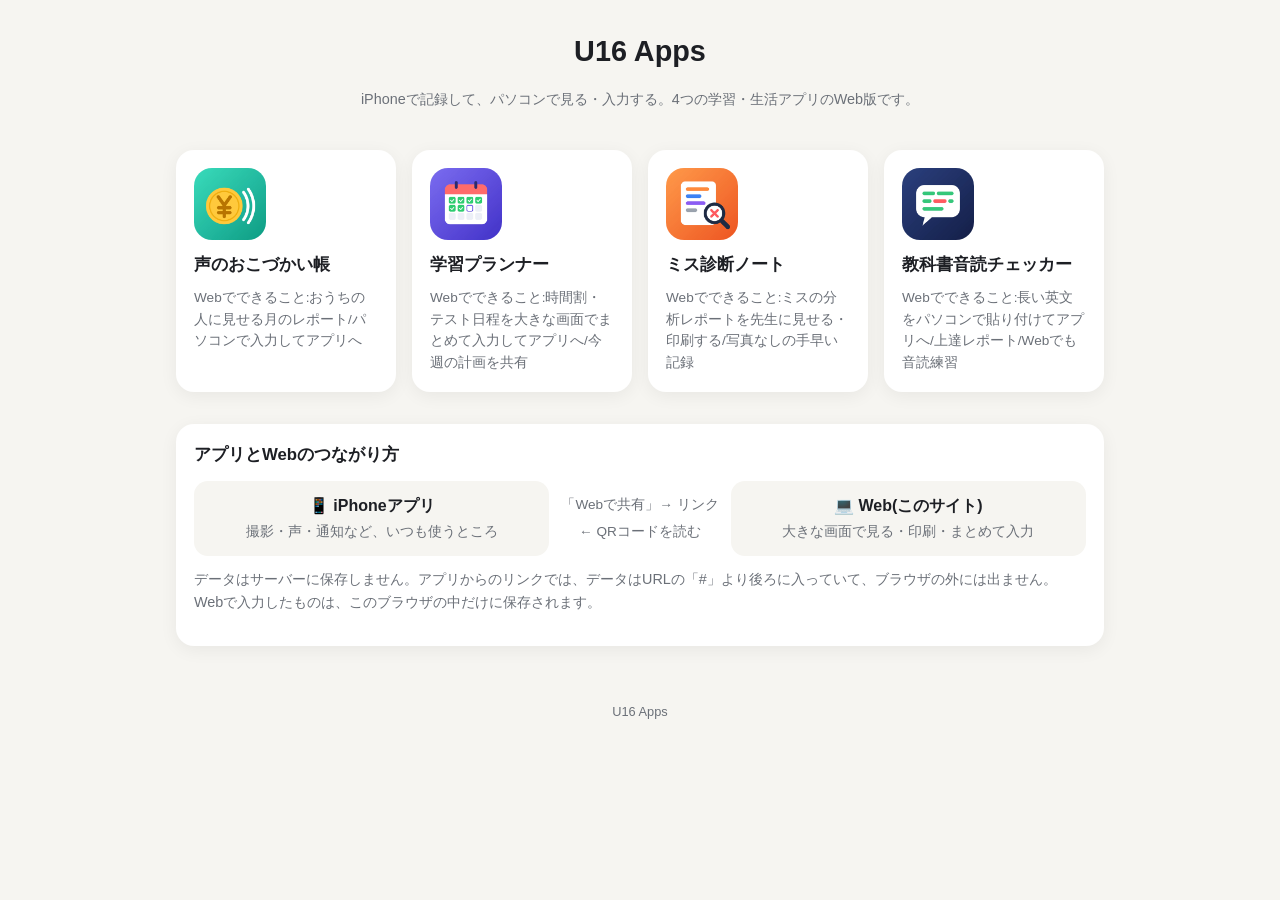
==== index.html @ 4834bc87 "U16 Apps Web版を作成 - 4つのアプリのWeb版(おこづかい帳・学習プランナー・ミス診断ノート・音読チェッカー) - アプリから共有されたレポート(URLの#にデータ)を表示・印刷 - W" ====
<!doctype html>
<html lang="ja">
<head>
  <meta charset="utf-8">
  <meta name="viewport" content="width=device-width, initial-scale=1">
  <title>U16 Apps</title>
  <link rel="stylesheet" href="common/style.css">
  <style>
    :root { --accent: #3b3f8f; }
    .hero { text-align: center; padding: 28px 16px 8px; }
    .hero h1 { margin: 0; font-size: 1.8rem; }
    .apps { display: grid; gap: 16px; grid-template-columns: repeat(auto-fit, minmax(210px, 1fr)); }
    .app { display: flex; flex-direction: column; gap: 8px; text-decoration: none; color: inherit; transition: transform .15s; }
    .app:hover { transform: translateY(-3px); }
    .app img { width: 72px; height: 72px; border-radius: 18px; }
    .app h2 { margin: 4px 0 0; font-size: 1.05rem; }
    .app .role { font-size: .85rem; color: var(--muted); }
    .flow { display: grid; grid-template-columns: 1fr auto 1fr; gap: 12px; align-items: center; text-align: center; }
    .flow .side { background: var(--bg); border-radius: 14px; padding: 12px; }
    .flow .arrows { font-size: .85rem; color: var(--muted); line-height: 2; }
    @media (max-width: 560px) { .flow { grid-template-columns: 1fr; } }
  </style>
</head>
<body>
  <div class="hero">
    <h1>U16 Apps</h1>
    <p class="muted">iPhoneで記録して、パソコンで見る・入力する。4つの学習・生活アプリのWeb版です。</p>
  </div>
  <main>
    <div class="apps">
      <a class="card app" href="okozukai/">
        <img src="icons/okozukai.png" alt="">
        <h2>声のおこづかい帳</h2>
        <span class="role">Webでできること:おうちの人に見せる月のレポート/パソコンで入力してアプリへ</span>
      </a>
      <a class="card app" href="planner/">
        <img src="icons/studyplanner.png" alt="">
        <h2>学習プランナー</h2>
        <span class="role">Webでできること:時間割・テスト日程を大きな画面でまとめて入力してアプリへ/今週の計画を共有</span>
      </a>
      <a class="card app" href="missnote/">
        <img src="icons/missnote.png" alt="">
        <h2>ミス診断ノート</h2>
        <span class="role">Webでできること:ミスの分析レポートを先生に見せる・印刷する/写真なしの手早い記録</span>
      </a>
      <a class="card app" href="ondoku/">
        <img src="icons/ondokuchecker.png" alt="">
        <h2>教科書音読チェッカー</h2>
        <span class="role">Webでできること:長い英文をパソコンで貼り付けてアプリへ/上達レポート/Webでも音読練習</span>
      </a>
    </div>

    <div class="card" style="margin-top:16px">
      <h2>アプリとWebのつながり方</h2>
      <div class="flow">
        <div class="side"><b>📱 iPhoneアプリ</b><br><span class="muted">撮影・声・通知など、いつも使うところ</span></div>
        <div class="arrows">「Webで共有」→ リンク<br>← QRコードを読む</div>
        <div class="side"><b>💻 Web(このサイト)</b><br><span class="muted">大きな画面で見る・印刷・まとめて入力</span></div>
      </div>
      <p class="muted" style="margin-top:12px">データはサーバーに保存しません。アプリからのリンクでは、データはURLの「#」より後ろに入っていて、ブラウザの外には出ません。Webで入力したものは、このブラウザの中だけに保存されます。</p>
    </div>
  </main>
  <footer>U16 Apps</footer>
</body>
</html>
---- common/style.css ----
/* 4つのWebページで共通の見た目。各ページは --accent を自分の色にする */
:root {
  --accent: #2a9d8f;
  --accent-soft: color-mix(in srgb, var(--accent) 14%, transparent);
  --bg: #f6f5f1;
  --card: #ffffff;
  --text: #1d1f24;
  --muted: #6b7078;
  --line: #e4e2dc;
  --good: #2f9e57;
  --bad: #e2474f;
  --warn: #f08a24;
  --radius: 18px;
  color-scheme: light dark;
}
@media (prefers-color-scheme: dark) {
  :root:not([data-theme="light"]) {
    --bg: #15161a;
    --card: #202228;
    --text: #eceef2;
    --muted: #9aa0aa;
    --line: #34373f;
  }
}

* { box-sizing: border-box; }
html { -webkit-text-size-adjust: 100%; }
body {
  margin: 0;
  background: var(--bg);
  color: var(--text);
  font-family: -apple-system, BlinkMacSystemFont, "Hiragino Sans", "Noto Sans JP", "Yu Gothic UI", sans-serif;
  line-height: 1.6;
}
a { color: var(--accent); }

/* 上のバー */
.topbar {
  display: flex; align-items: center; gap: 12px;
  padding: 14px 16px;
  background: var(--accent); color: #fff;
}
.topbar img { width: 40px; height: 40px; border-radius: 10px; }
.topbar h1 { font-size: 1.15rem; margin: 0; flex: 1; }
.topbar a { color: #fff; text-decoration: none; font-size: .9rem; opacity: .9; }

main { max-width: 960px; margin: 0 auto; padding: 16px; }
.grid { display: grid; gap: 16px; grid-template-columns: repeat(auto-fit, minmax(280px, 1fr)); }

.card {
  background: var(--card);
  border-radius: var(--radius);
  padding: 18px;
  box-shadow: 0 4px 18px rgba(0, 0, 0, .06);
  margin-bottom: 16px;
}
.card h2 { font-size: 1.05rem; margin: 0 0 12px; }
.muted { color: var(--muted); font-size: .9rem; }
.warn { color: var(--warn); font-weight: 700; }
.bad { color: var(--bad); }
.good { color: var(--good); }

/* ボタン */
.button, button {
  display: inline-flex; align-items: center; justify-content: center; gap: 6px;
  min-height: 44px; padding: 10px 18px;
  border: none; border-radius: 14px;
  background: var(--accent); color: #fff;
  font: inherit; font-weight: 700; text-decoration: none; cursor: pointer;
}
.button.secondary, button.secondary { background: var(--accent-soft); color: var(--accent); }
button.danger { background: transparent; color: var(--bad); min-height: 32px; padding: 4px 10px; }
button:disabled { opacity: .45; cursor: default; }
.row { display: flex; gap: 10px; flex-wrap: wrap; align-items: center; }

/* 入力 */
input, select, textarea {
  font: inherit; color: var(--text);
  background: var(--bg); border: 1px solid var(--line); border-radius: 12px;
  padding: 10px 12px; min-height: 44px; width: 100%;
}
textarea { min-height: 120px; resize: vertical; }
label { display: block; font-size: .85rem; color: var(--muted); margin: 8px 0 4px; }

/* 大きな数字 */
.stats { display: flex; gap: 12px; flex-wrap: wrap; }
.stat { flex: 1; min-width: 120px; }
.stat b { display: block; font-size: 1.8rem; line-height: 1.2; font-variant-numeric: tabular-nums; }
.stat span { color: var(--muted); font-size: .85rem; }

/* 表 */
table { width: 100%; border-collapse: collapse; font-size: .95rem; }
th, td { text-align: left; padding: 8px 6px; border-bottom: 1px solid var(--line); }
td.num, th.num { text-align: right; font-variant-numeric: tabular-nums; }

/* グラフ */
.chart { width: 100%; height: auto; display: block; }
.donut { max-width: 240px; margin: 0 auto; }
.donut-center { font-size: 22px; font-weight: 800; fill: var(--text); }
.donut-sub { font-size: 12px; fill: var(--muted); }
.axis { font-size: 11px; fill: var(--muted); }
.legend { display: flex; gap: 12px; flex-wrap: wrap; font-size: .85rem; margin-top: 6px; }
.legend-item i { display: inline-block; width: 10px; height: 10px; border-radius: 50%; margin-right: 4px; }
.bars { display: grid; gap: 8px; }
.bar-row { display: grid; grid-template-columns: 6em 1fr 7em; gap: 8px; align-items: center; font-size: .9rem; }
.bar-track { height: 14px; background: var(--line); border-radius: 7px; overflow: hidden; }
.bar-fill { display: block; height: 100%; border-radius: 7px; }
.bar-note { text-align: right; color: var(--muted); font-variant-numeric: tabular-nums; }

/* タグ */
.tag { display: inline-block; padding: 2px 10px; border-radius: 999px; font-size: .8rem; font-weight: 700; color: #fff; }

/* アプリに送るパネル */
.send-panel { display: flex; gap: 18px; flex-wrap: wrap; align-items: center; }
.send-panel .qr { width: 220px; max-width: 100%; background: #fff; padding: 6px; border-radius: 12px; }
.send-panel .qr svg { width: 100%; height: auto; display: block; }
.send-text { flex: 1; min-width: 220px; }
.steps { padding-left: 1.2em; margin: 8px 0 12px; }

/* アプリとのつながりの帯 */
.app-banner {
  display: flex; gap: 14px; align-items: center; flex-wrap: wrap;
  background: var(--accent-soft); border-radius: var(--radius); padding: 14px 16px; margin-bottom: 16px;
}
.app-banner img { width: 52px; height: 52px; border-radius: 12px; }
.app-banner div { flex: 1; min-width: 200px; }

.shared-badge {
  display: inline-block; background: var(--accent); color: #fff; border-radius: 999px;
  padding: 2px 12px; font-size: .8rem; font-weight: 700;
}
.hidden { display: none !important; }

footer { text-align: center; color: var(--muted); font-size: .8rem; padding: 24px 16px 40px; }

/* 印刷するときは、ボタンなどを消してレポートだけにする */
@media print {
  .topbar, .no-print, button, .button { display: none !important; }
  body { background: #fff; }
  .card { box-shadow: none; border: 1px solid #ddd; break-inside: avoid; }
}
@media (max-width: 480px) {
  .bar-row { grid-template-columns: 4.5em 1fr 5.5em; }
}
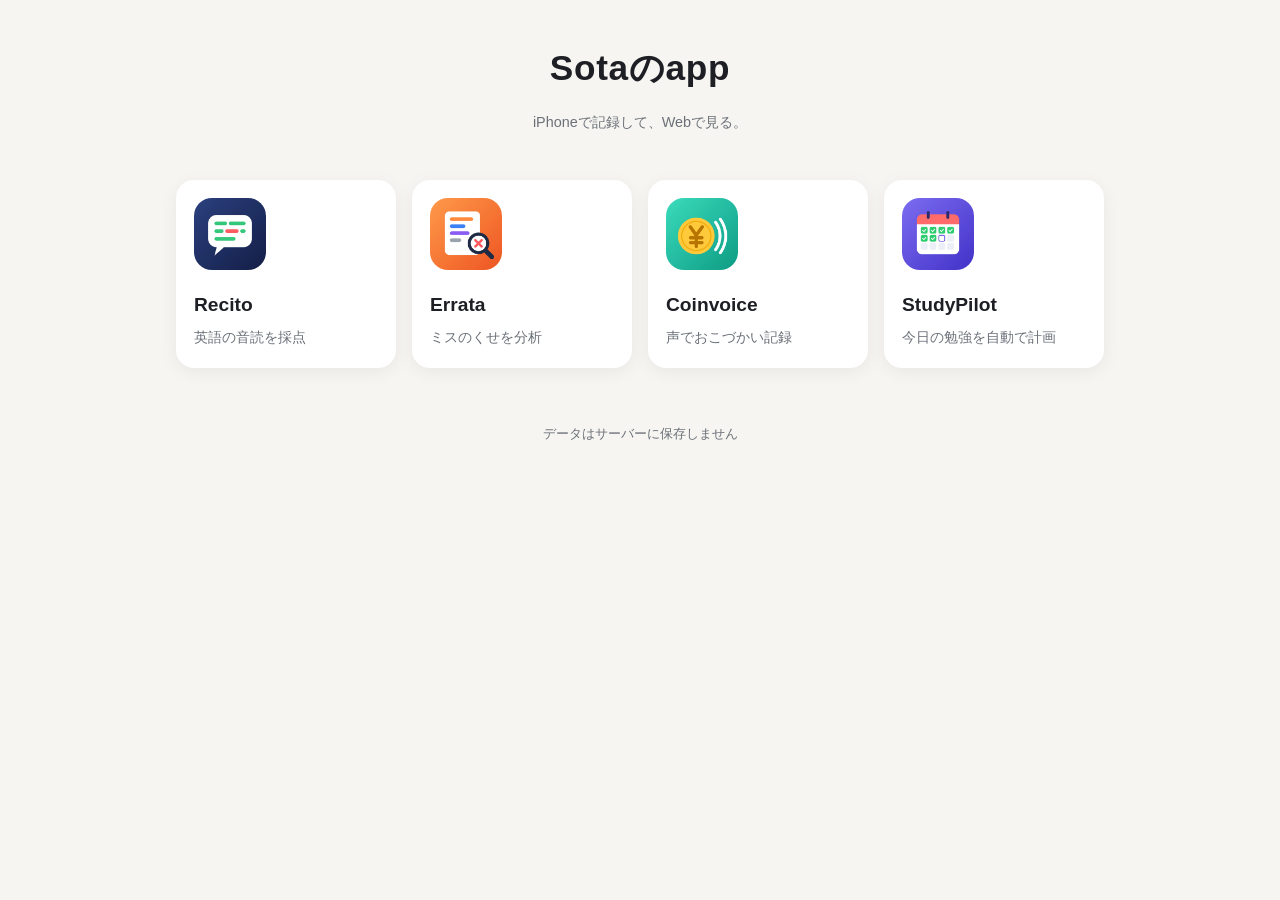
==== commit 3c335fb9: "サイト名をSotaのappに、アプリ名を英語に、ダークアイコン、文章を短く Co-Authored-By: Claude Opus 5.5 <noreply@anthropic.com>" ====
--- a/index.html
+++ b/index.html
@@ -3,63 +3,49 @@
 <head>
   <meta charset="utf-8">
   <meta name="viewport" content="width=device-width, initial-scale=1">
-  <title>U16 Apps</title>
+  <title>Sotaのapp</title>
   <link rel="stylesheet" href="common/style.css">
   <style>
     :root { --accent: #3b3f8f; }
-    .hero { text-align: center; padding: 28px 16px 8px; }
-    .hero h1 { margin: 0; font-size: 1.8rem; }
-    .apps { display: grid; gap: 16px; grid-template-columns: repeat(auto-fit, minmax(210px, 1fr)); }
-    .app { display: flex; flex-direction: column; gap: 8px; text-decoration: none; color: inherit; transition: transform .15s; }
+    .hero { text-align: center; padding: 40px 16px 16px; }
+    .hero h1 { margin: 0; font-size: 2.2rem; letter-spacing: .02em; }
+    .apps { display: grid; gap: 16px; grid-template-columns: repeat(auto-fit, minmax(200px, 1fr)); }
+    .app { display: flex; flex-direction: column; gap: 6px; text-decoration: none; color: inherit; transition: transform .15s; }
     .app:hover { transform: translateY(-3px); }
     .app img { width: 72px; height: 72px; border-radius: 18px; }
-    .app h2 { margin: 4px 0 0; font-size: 1.05rem; }
-    .app .role { font-size: .85rem; color: var(--muted); }
-    .flow { display: grid; grid-template-columns: 1fr auto 1fr; gap: 12px; align-items: center; text-align: center; }
-    .flow .side { background: var(--bg); border-radius: 14px; padding: 12px; }
-    .flow .arrows { font-size: .85rem; color: var(--muted); line-height: 2; }
-    @media (max-width: 560px) { .flow { grid-template-columns: 1fr; } }
+    .app h2 { margin: 6px 0 0; font-size: 1.2rem; }
+    .app .role { font-size: .9rem; color: var(--muted); }
   </style>
 </head>
 <body>
   <div class="hero">
-    <h1>U16 Apps</h1>
-    <p class="muted">iPhoneで記録して、パソコンで見る・入力する。4つの学習・生活アプリのWeb版です。</p>
+    <h1>Sotaのapp</h1>
+    <p class="muted">iPhoneで記録して、Webで見る。</p>
   </div>
   <main>
     <div class="apps">
+      <a class="card app" href="ondoku/">
+        <picture><source srcset="icons/ondokuchecker-dark.png" media="(prefers-color-scheme: dark)"><img src="icons/ondokuchecker.png" alt=""></picture>
+        <h2>Recito</h2>
+        <span class="role">英語の音読を採点</span>
+      </a>
+      <a class="card app" href="missnote/">
+        <picture><source srcset="icons/missnote-dark.png" media="(prefers-color-scheme: dark)"><img src="icons/missnote.png" alt=""></picture>
+        <h2>Errata</h2>
+        <span class="role">ミスのくせを分析</span>
+      </a>
       <a class="card app" href="okozukai/">
-        <img src="icons/okozukai.png" alt="">
-        <h2>声のおこづかい帳</h2>
-        <span class="role">Webでできること:おうちの人に見せる月のレポート/パソコンで入力してアプリへ</span>
+        <picture><source srcset="icons/okozukai-dark.png" media="(prefers-color-scheme: dark)"><img src="icons/okozukai.png" alt=""></picture>
+        <h2>Coinvoice</h2>
+        <span class="role">声でおこづかい記録</span>
       </a>
       <a class="card app" href="planner/">
-        <img src="icons/studyplanner.png" alt="">
-        <h2>学習プランナー</h2>
-        <span class="role">Webでできること:時間割・テスト日程を大きな画面でまとめて入力してアプリへ/今週の計画を共有</span>
-      </a>
-      <a class="card app" href="missnote/">
-        <img src="icons/missnote.png" alt="">
-        <h2>ミス診断ノート</h2>
-        <span class="role">Webでできること:ミスの分析レポートを先生に見せる・印刷する/写真なしの手早い記録</span>
-      </a>
-      <a class="card app" href="ondoku/">
-        <img src="icons/ondokuchecker.png" alt="">
-        <h2>教科書音読チェッカー</h2>
-        <span class="role">Webでできること:長い英文をパソコンで貼り付けてアプリへ/上達レポート/Webでも音読練習</span>
+        <picture><source srcset="icons/studyplanner-dark.png" media="(prefers-color-scheme: dark)"><img src="icons/studyplanner.png" alt=""></picture>
+        <h2>StudyPilot</h2>
+        <span class="role">今日の勉強を自動で計画</span>
       </a>
     </div>
-
-    <div class="card" style="margin-top:16px">
-      <h2>アプリとWebのつながり方</h2>
-      <div class="flow">
-        <div class="side"><b>📱 iPhoneアプリ</b><br><span class="muted">撮影・声・通知など、いつも使うところ</span></div>
-        <div class="arrows">「Webで共有」→ リンク<br>← QRコードを読む</div>
-        <div class="side"><b>💻 Web(このサイト)</b><br><span class="muted">大きな画面で見る・印刷・まとめて入力</span></div>
-      </div>
-      <p class="muted" style="margin-top:12px">データはサーバーに保存しません。アプリからのリンクでは、データはURLの「#」より後ろに入っていて、ブラウザの外には出ません。Webで入力したものは、このブラウザの中だけに保存されます。</p>
-    </div>
   </main>
-  <footer>U16 Apps</footer>
+  <footer>データはサーバーに保存しません</footer>
 </body>
 </html>
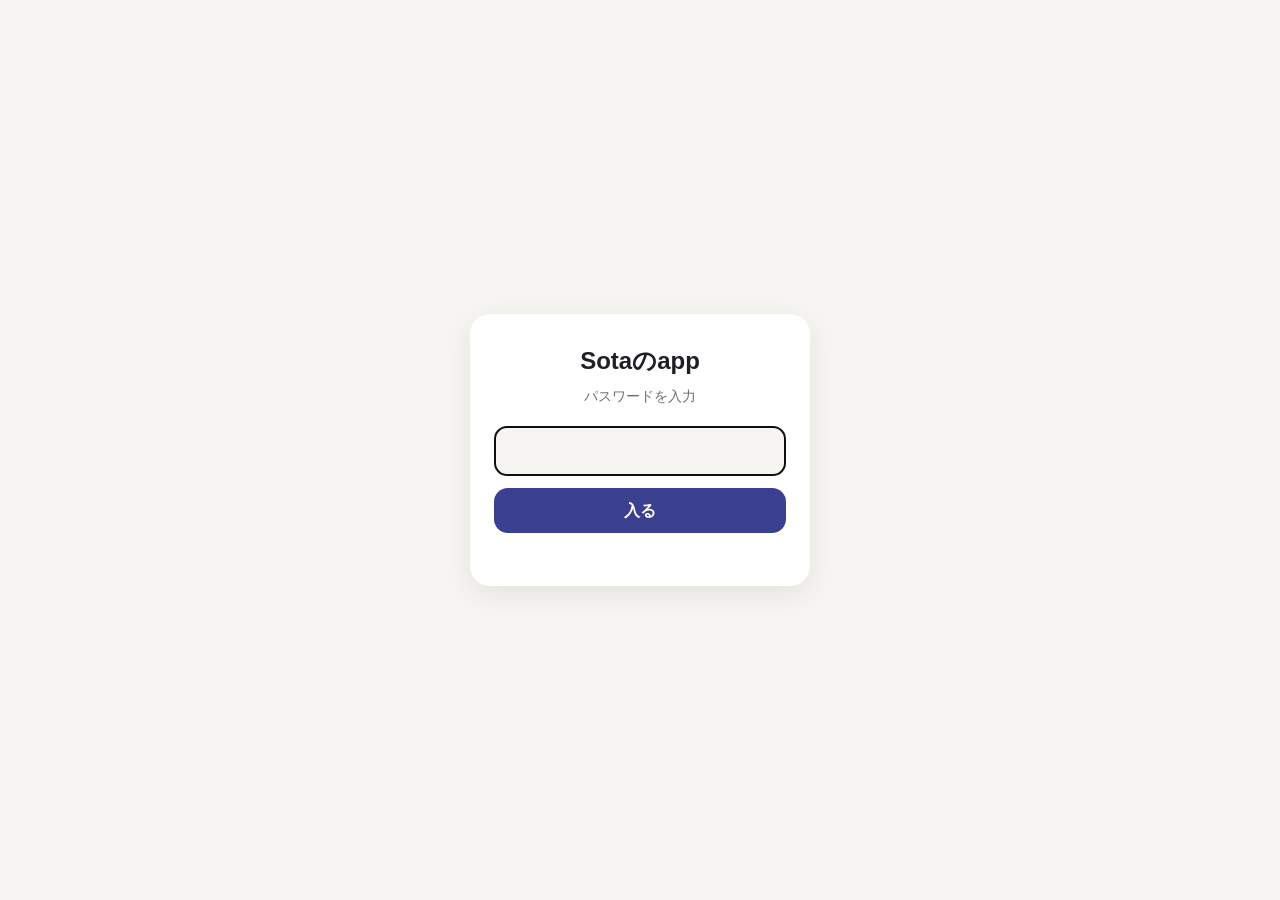
==== commit 0ca2842b: "全ページの最初にパスワード画面を付ける Co-Authored-By: Claude Opus 5.5 <noreply@anthropic.com>" ====
--- a/index.html
+++ b/index.html
@@ -5,6 +5,7 @@
   <meta name="viewport" content="width=device-width, initial-scale=1">
   <title>Sotaのapp</title>
   <link rel="stylesheet" href="common/style.css">
+  <script src="common/gate.js"></script>
   <style>
     :root { --accent: #3b3f8f; }
     .hero { text-align: center; padding: 40px 16px 16px; }
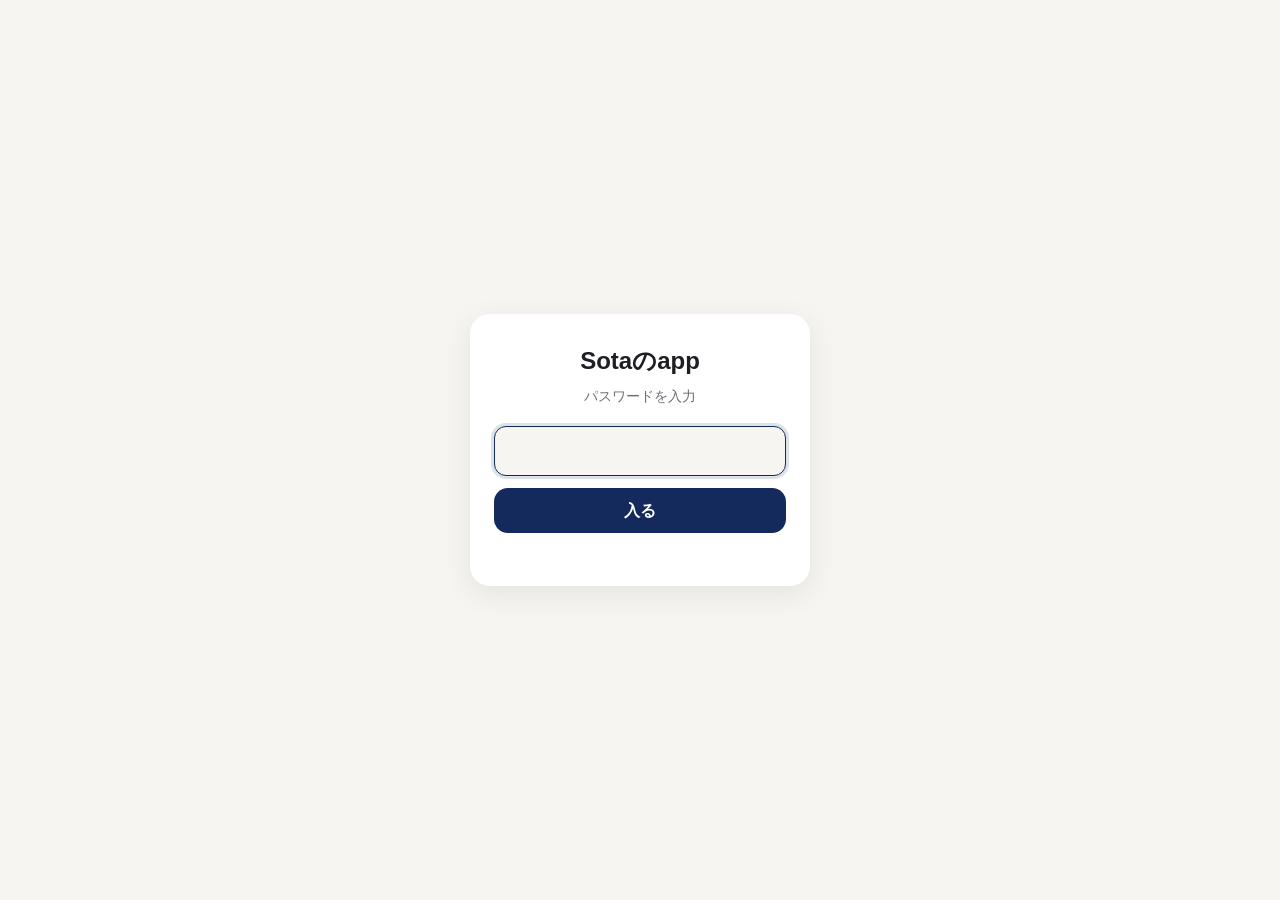
==== commit 8f98feb0: "Recito Web: 11/8からRecitoだけ公開、アプリ風のデザイン(下のタブバー・すりガラス)、新規登録・ログアウト・別の人のデータが混ざらないように、エラー対策 Co-Authored-B" ====
--- a/index.html
+++ b/index.html
@@ -3,9 +3,11 @@
 <head>
   <meta charset="utf-8">
   <meta name="viewport" content="width=device-width, initial-scale=1">
-  <title>Sotaのapp</title>
+  <title>Sotaのapp | 中学生・高校生のための学習アプリ</title>
+  <meta name="description" content="中学生・高校生が自分で作った学習アプリ集です。英語の音読練習(Recito)、学習計画(StudyPilot)、テストのミス分析(Errata)、おこづかい帳(Coinvoice)。">
+  <meta name="keywords" content="学習,勉強,教育,中学生,高校生">
   <link rel="stylesheet" href="common/style.css">
-  <script src="common/gate.js"></script>
+  <script src="common/gate.js?v=20261107a"></script>
   <style>
     :root { --accent: #3b3f8f; }
     .hero { text-align: center; padding: 40px 16px 16px; }
--- a/common/style.css
+++ b/common/style.css
@@ -142,3 +142,19 @@
 @media (max-width: 480px) {
   .bar-row { grid-template-columns: 4.5em 1fr 5.5em; }
 }
+
+/* ---- さわったときの手ごたえ(アプリのように、押すと少し沈む) ---- */
+button, .button { transition: transform .12s ease, opacity .2s, background-color .2s, color .2s, box-shadow .2s; -webkit-tap-highlight-color: transparent; touch-action: manipulation; }
+button:active:not(:disabled), .button:active { transform: scale(.97); }
+:focus-visible { outline: 3px solid color-mix(in srgb, var(--accent) 55%, transparent); outline-offset: 2px; }
+input:focus, select:focus, textarea:focus { outline: none; border-color: var(--accent); box-shadow: 0 0 0 3px var(--accent-soft); }
+@media (prefers-color-scheme: dark) { :root:not([data-theme="light"]) .card { box-shadow: none; border: 1px solid color-mix(in srgb, var(--line) 70%, transparent); } }
+@media (prefers-reduced-motion: reduce) { *, *::before, *::after { animation-duration: .01ms !important; transition-duration: .01ms !important; } }
+
+/* ---- 画面の下のお知らせ(common/guard.js) ---- */
+#toast { position: fixed; left: 50%; bottom: calc(84px + env(safe-area-inset-bottom)); transform: translate(-50%, 20px); z-index: 9000;
+  max-width: min(92vw, 460px); padding: 10px 16px; border-radius: 14px; font-size: .9rem; font-weight: 700; text-align: center;
+  background: color-mix(in srgb, var(--text) 88%, transparent); color: var(--bg); box-shadow: 0 8px 28px rgba(0,0,0,.2);
+  opacity: 0; pointer-events: none; transition: opacity .25s, transform .25s; }
+#toast.show { opacity: 1; transform: translate(-50%, 0); }
+#toast.error { background: var(--bad); color: #fff; }
